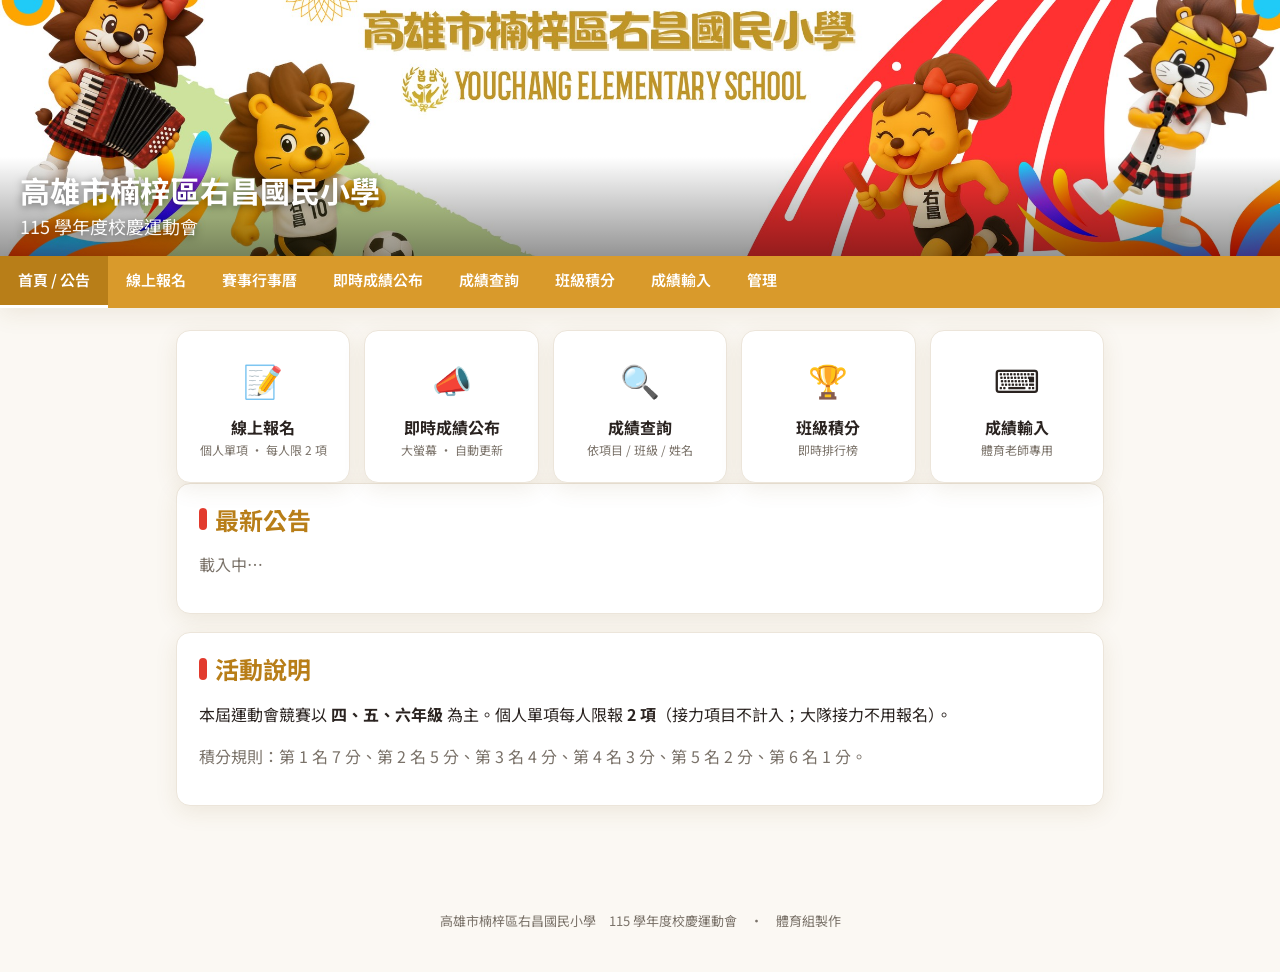
==== index.html @ 596e6771 "即時成績頁自動顯示最近公布的項目；首頁班級積分各年級取前五名 Co-Authored-By: Claude Sonnet 5.5 <noreply@anthropic.com>" ====
<!DOCTYPE html>
<html lang="zh-Hant">
<head>
  <meta charset="UTF-8">
  <meta name="viewport" content="width=device-width, initial-scale=1">
  <title>右昌國小運動會</title>
  <link rel="icon" href="assets/banner-small.jpg">
  <link rel="preconnect" href="https://fonts.googleapis.com">
  <link href="https://fonts.googleapis.com/css2?family=Noto+Sans+TC:wght@400;600;700;800&display=swap" rel="stylesheet">
  <link rel="stylesheet" href="css/style.css?v=20261022d">
  <style>
    /* 首頁即時成績 */
    .live-head { display: flex; align-items: baseline; justify-content: space-between; gap: 10px; flex-wrap: wrap; margin-bottom: 8px; }
    .live-head h2 { margin: 0; }
    .live-dot { width: 9px; height: 9px; border-radius: 50%; background: var(--green); display: inline-block; margin-right: 5px; animation: liveblink 1.4s infinite; }
    @keyframes liveblink { 50% { opacity: .25; } }
    .live-grid { display: grid; grid-template-columns: 2fr 1fr; gap: 16px; }
    .live-events { display: grid; grid-template-columns: repeat(auto-fill, minmax(230px, 1fr)); gap: 10px; align-content: start; }
    .live-ev { border: 1px solid var(--line); border-radius: 12px; padding: 10px 12px; background: #fff; box-shadow: 0 2px 8px rgba(120,90,30,.06); border-top: 4px solid var(--tc); }
    .live-ev .t { font-weight: 800; display: flex; justify-content: space-between; gap: 6px; align-items: baseline; flex-wrap: wrap; }
    .live-ev .t small { font-weight: 400; color: var(--muted); font-size: 12px; }
    .live-ev .g { font-size: 12px; color: var(--muted); margin-bottom: 4px; }
    .live-ev ol { list-style: none; margin: 0; padding: 0; }
    .live-ev li { display: flex; gap: 8px; align-items: baseline; padding: 3px 0; border-top: 1px dashed var(--line); font-size: 14px; }
    .live-ev li:first-child { border-top: none; }
    .live-ev .m { flex: 0 0 22px; text-align: center; }
    .live-ev .n { flex: 1; min-width: 0; }
    .live-ev .n b { font-weight: 700; }
    .live-ev .r { font-size: 13px; color: #5d564f; white-space: nowrap; }
    .live-rank { border: 1px solid var(--line); border-radius: 12px; padding: 10px 12px; background: #fffaf0; align-self: start; }
    .live-rank .t { font-weight: 800; margin-bottom: 4px; }
    .live-rank li { display: flex; gap: 8px; padding: 3px 0; border-top: 1px dashed var(--line); font-size: 14px; }
    .live-rank li:first-of-type { border-top: none; }
    .live-rank ol { list-style: none; margin: 0; padding: 0; }
    .live-rank .m { flex: 0 0 24px; text-align: center; }
    .live-rank + .live-rank { margin-top: 10px; }
    #liveRk { align-self: start; }
    .live-rank .c { flex: 1; }
    .live-rank .p { font-weight: 800; color: var(--gold-d); }
    .live-foot { display: flex; gap: 16px; flex-wrap: wrap; margin-top: 10px; font-size: 14px; }
    @media (max-width: 760px) { .live-grid { grid-template-columns: 1fr; } }
  </style>
</head>
<body data-page="home">
  <main>
    <div id="nextBox"></div>
    <section class="card" id="liveCard" style="display:none">
      <div class="live-head"><h2>📣 即時成績</h2><span class="muted" style="font-size:13px"><i class="live-dot"></i><span id="liveSub"></span></span></div>
      <div class="live-grid"><div class="live-events" id="liveEv"></div><div id="liveRk"></div></div>
      <div class="live-foot"><a href="board.html">看完整成績公布 →</a><a href="ranking.html">班級積分排行 →</a><a href="query.html">查詢個人成績 →</a></div>
    </section>

    <section class="tiles">
      <a class="tile" href="register.html"><div class="ico">📝</div><div class="t">線上報名</div><div class="d">個人單項 · 每人限 2 項</div></a>
      <a class="tile" href="board.html"><div class="ico">📣</div><div class="t">即時成績公布</div><div class="d">大螢幕 · 自動更新</div></a>
      <a class="tile" href="query.html"><div class="ico">🔍</div><div class="t">成績查詢</div><div class="d">依項目 / 班級 / 姓名</div></a>
      <a class="tile" href="ranking.html"><div class="ico">🏆</div><div class="t">班級積分</div><div class="d">即時排行榜</div></a>
      <a class="tile" href="score.html"><div class="ico">⌨️</div><div class="t">成績輸入</div><div class="d">體育老師專用</div></a>
    </section>

    <section class="card">
      <h2>最新公告</h2>
      <div id="ann"><p class="muted">載入中…</p></div>
    </section>

    <section class="card">
      <h2>活動說明</h2>
      <p>本屆運動會競賽以 <b>四、五、六年級</b> 為主。個人單項每人限報 <b>2 項</b>（接力項目不計入；大隊接力不用報名）。</p>
      <p class="muted">積分規則：第 1 名 7 分、第 2 名 5 分、第 3 名 4 分、第 4 名 3 分、第 5 名 2 分、第 6 名 1 分。</p>
    </section>
  </main>

  <script src="js/config.js?v=20261022d"></script>
  <script src="js/api.js?v=20261022d"></script>
  <script src="js/layout.js?v=20261022d"></script>
  <script src="js/sched.js?v=20261022d"></script>
  <script>
    // 即時成績：最近公布的項目（前三名）＋班級積分前五名；每 30 秒自動更新（分頁在背景時暫停）
    const LIVE_N = 6, MEDAL = ["🥇", "🥈", "🥉"];
    function liveTime(t) {
      const d = new Date(t), m = Math.round((Date.now() - d) / 60000);
      if (isNaN(d)) return "";
      if (m < 1) return "剛剛";
      if (m < 60) return m + " 分鐘前";
      return (d.getMonth() + 1) + "/" + d.getDate() + " " + String(d.getHours()).padStart(2, "0") + ":" + String(d.getMinutes()).padStart(2, "0");
    }
    async function loadLive() {
      try {
        const [evD, qD, rkD] = await Promise.all([apiGet("events"), apiGet("query"), apiGet("ranking")]);
        const results = qD.results || [];
        if (!results.length) { el("liveCard").style.display = "none"; return; }
        const evs = evD.events.filter(e => !isNoRegEvent(e)), idx = {};
        evD.events.forEach((e, i) => { idx[e["代碼"]] = { e, i }; });
        const by = {};
        results.forEach(r => (by[r["項目代碼"]] || (by[r["項目代碼"]] = [])).push(r));
        const items = Object.keys(by).map(code => ({ code, rows: by[code], t: Math.max(...by[code].map(r => new Date(r["時間"]).getTime() || 0)), i: idx[code] ? idx[code].i : 999, e: idx[code] ? idx[code].e : null }))
          .sort((a, b) => b.t - a.t || a.i - b.i);
        el("liveSub").textContent = "已公布 " + items.length + " / " + evs.length + " 個項目　更新於 " + liveTime(Date.now()).replace("剛剛", new Date().toTimeString().slice(0, 5));
        el("liveEv").innerHTML = items.slice(0, LIVE_N).map(it => {
          const e = it.e || {}, tc = schedTypeOf(e["名稱"] || it.rows[0]["項目名稱"]);
          const top = it.rows.filter(r => Number(r["名次"]) <= 3).sort((a, b) => a["名次"] - b["名次"]);
          return `<div class="live-ev t-${tc}"><div class="t"><span>${SCHED_TYPES[tc].ico} ${esc(e["名稱"] || it.rows[0]["項目名稱"])}</span><small>${esc(liveTime(it.t))}</small></div>
            <div class="g">${esc(e["組別"] || it.rows[0]["組別"] || "")} ${esc(e["性別"] || "")}</div><ol>${top.map(r =>
              `<li><span class="m">${MEDAL[Number(r["名次"]) - 1] || r["名次"]}</span><span class="n"><b>${esc(r["班級"])}</b> ${esc(r["姓名"] || "")}</span><span class="r">${esc(r["紀錄"] === "" || r["紀錄"] == null ? "" : r["紀錄"])}</span></li>`).join("")}</ol></div>`;
        }).join("");
        // 班級積分依年級分開排名（同分並列）；各年級前五名
        const rkAll = rkD.ranking || [];
        const rkHtml = ["6年級", "5年級", "4年級"].map(g => {
          const list = rkAll.filter(r => r["年級"] === g).sort((a, b) => Number(b["總分"]) - Number(a["總分"])).slice(0, 5);
          let prev = null, rank = 0;
          list.forEach((r, i) => { if (Number(r["總分"]) !== prev) { rank = i + 1; prev = Number(r["總分"]); } r._rk = rank; });
          return list.length ? `<div class="live-rank"><div class="t">🏆 ${esc(g)}班級積分</div><ol>${list.map(r =>
            `<li><span class="m">${MEDAL[r._rk - 1] || r._rk}</span><span class="c">${esc(r["班級"])}</span><span class="p">${esc(r["總分"])} 分</span></li>`).join("")}</ol></div>` : "";
        }).join("");
        el("liveRk").innerHTML = rkHtml;
        el("liveCard").style.display = "block";
      } catch (e) { /* 讀不到就維持上次畫面，不影響首頁其他內容 */ }
    }
    loadLive();
    setInterval(function () { if (!document.hidden) loadLive(); }, 30000);

    // 下一場比賽倒數（資料＝賽事行事曆）；讀不到就不顯示，不影響公告
    (async function () {
      try { el("nextBox").innerHTML = nextCardHtml(prepSchedule((await apiGet("schedule")).schedule), { link: "schedule.html" }); } catch (e) {}
    })();
    (async function () {
      const box = el("ann");
      try {
        const data = await apiGet("announcements");
        if (!data.announcements.length) { box.innerHTML = '<p class="muted">目前尚無公告。</p>'; return; }
        box.innerHTML = data.announcements.map(function (a) {
          const pin = String(a["置頂"]) === "是" ? '<span class="pin">📌 置頂</span>' : "";
          let files = []; try { const j = JSON.parse(a["附件"] || "[]"); if (Array.isArray(j)) files = j; } catch (e) {}
          const attach = files.length ? '<div style="margin-top:6px">' + files.map(f =>
            `<a href="${esc(f.url)}" target="_blank" rel="noopener" style="margin-right:12px">📎 ${esc(f.name)}</a>`).join("") + '</div>' : "";
          return `<div class="ann"><div class="date">${fmtDate(a["日期"])}</div>
                  <div class="title">${esc(a["標題"])}${pin}</div>
                  <div style="white-space:pre-line">${linkify(a["內容"])}</div>${attach}</div>`;
        }).join("");
      } catch (e) {
        box.innerHTML = '<p class="muted">' + esc(e.message) + '</p>';
      }
    })();
    function esc(s){return String(s==null?"":s).replace(/[&<>"']/g,c=>({'&':'&amp;','<':'&lt;','>':'&gt;','"':'&quot;',"'":'&#39;'}[c]));}
    function fmtDate(d){ if(!d) return ""; try{return new Date(d).toLocaleDateString("zh-TW");}catch(e){return String(d);} }
  </script>
</body>
</html>
---- css/style.css ----
/* =====================================================================
 * style.css — 右昌國小運動會系統樣式
 * 配色取自校徽 / 橫幅：金橙、跑道紅、草地綠
 * ===================================================================== */
:root {
  --gold: #d99a2b;
  --gold-d: #b87e18;
  --red: #e23b2e;
  --green: #7cb342;
  --ink: #2a2320;
  --muted: #7a7269;
  --line: #ece5da;
  --bg: #fbf8f3;
  --card: #ffffff;
  --shadow: 0 6px 22px rgba(120, 90, 30, .10);
  --radius: 14px;
}

* { box-sizing: border-box; }
html { -webkit-text-size-adjust: 100%; }
body {
  margin: 0;
  font-family: "Noto Sans TC", "Microsoft JhengHei", "PingFang TC", system-ui, sans-serif;
  color: var(--ink);
  background: var(--bg);
  line-height: 1.65;
}
a { color: var(--gold-d); }
h1, h2, h3 { line-height: 1.3; }

/* ---------- 頁首 / 橫幅 ---------- */
.site-header { background: #fff; box-shadow: var(--shadow); }
.banner {
  position: relative;
  width: 100%;
  aspect-ratio: 2400 / 480;             /* 專用網頁橫幅比例 5:1，滿版且完整顯示不裁切 */
  background: #fff url("../assets/banner.jpg") center/cover no-repeat;
  overflow: hidden;
}
.banner-video {
  position: absolute; inset: 0;
  width: 100%; height: 100%;
  object-fit: cover;
}
.banner-text {
  position: absolute; left: 0; right: 0; bottom: 0;
  padding: 14px 20px;
  background: linear-gradient(to top, rgba(0,0,0,.42), rgba(0,0,0,0));
  color: #fff;
}
.banner-text h1 { margin: 0; font-size: clamp(18px, 3.4vw, 30px); text-shadow: 0 2px 8px rgba(0,0,0,.5); }
.banner-text p { margin: 2px 0 0; font-size: clamp(13px, 2.2vw, 18px); opacity: .95; text-shadow: 0 2px 8px rgba(0,0,0,.5); }

/* ---------- 導覽 ---------- */
.site-nav { display: flex; align-items: center; background: var(--gold); }
.nav-toggle { display: none; background: none; border: 0; color: #fff; font-size: 24px; padding: 10px 16px; cursor: pointer; }
.nav-links { display: flex; flex-wrap: wrap; }
.nav-links a {
  color: #fff; text-decoration: none; padding: 12px 18px; font-weight: 600; font-size: 15px;
  border-bottom: 3px solid transparent;
}
.nav-links a:hover { background: var(--gold-d); }
.nav-links a.active { background: var(--gold-d); border-bottom-color: #fff; }

/* ---------- 主要區塊 ---------- */
main { max-width: 960px; margin: 0 auto; padding: 22px 16px 60px; }
.card {
  background: var(--card); border: 1px solid var(--line); border-radius: var(--radius);
  padding: 20px 22px; box-shadow: var(--shadow); margin-bottom: 18px;
}
.card h2 { margin: 0 0 12px; color: var(--gold-d); display: flex; align-items: center; gap: 8px; }
.card h2::before { content: ""; width: 8px; height: 22px; background: var(--red); border-radius: 4px; }
.muted { color: var(--muted); }
.grid2 { display: grid; grid-template-columns: 1fr 1fr; gap: 12px; }
.row { display: flex; flex-wrap: wrap; gap: 10px; align-items: end; }

/* ---------- 表單 ---------- */
label { display: block; font-weight: 600; font-size: 14px; margin: 10px 0 5px; }
input, select, textarea {
  width: 100%; padding: 10px 12px; border: 1px solid var(--line); border-radius: 10px;
  font-size: 15px; font-family: inherit; background: #fff; color: var(--ink);
}
input:focus, select:focus { outline: none; border-color: var(--gold); box-shadow: 0 0 0 3px rgba(217,154,43,.18); }
.btn {
  display: inline-flex; align-items: center; justify-content: center; gap: 6px;
  background: var(--gold); color: #fff; border: 0; border-radius: 10px;
  padding: 11px 20px; font-size: 15px; font-weight: 700; cursor: pointer;
}
.btn:hover { background: var(--gold-d); }
.btn:disabled { opacity: .6; cursor: default; }
.btn.red { background: var(--red); }
.btn.red:hover { filter: brightness(.92); }
.btn.ghost { background: #fff; color: var(--gold-d); border: 1.5px solid var(--gold); }

/* ---------- 項目勾選卡 ---------- */
.events-grid { display: grid; grid-template-columns: repeat(auto-fill, minmax(200px, 1fr)); gap: 10px; margin-top: 8px; }
.ev {
  display: flex; align-items: center; gap: 10px; border: 1.5px solid var(--line);
  border-radius: 12px; padding: 10px 12px; cursor: pointer; background: #fff; transition: .15s;
}
.ev:hover { border-color: var(--gold); }
.ev input { width: auto; }
.ev.checked { border-color: var(--gold); background: #fff8ec; }
.ev .name { font-weight: 600; }
.ev .meta { font-size: 12px; color: var(--muted); }
.badge { display: inline-block; font-size: 11px; padding: 1px 8px; border-radius: 999px; background: #eef3e6; color: #557a2a; margin-left: 6px; }
.badge.no { background: #fdecea; color: #b53228; }
.counter { font-weight: 700; }
.counter.over { color: var(--red); }

/* ---------- 表格 ---------- */
.table-wrap { overflow-x: auto; }
table { width: 100%; border-collapse: collapse; font-size: 14px; }
th, td { padding: 9px 10px; border-bottom: 1px solid var(--line); text-align: left; white-space: nowrap; }
th { background: #faf3e6; color: var(--gold-d); position: sticky; top: 0; }
tbody tr:hover { background: #fffdf7; }
.rank1 { color: var(--red); font-weight: 800; }
.rank2 { color: #c88a00; font-weight: 700; }
.rank3 { color: var(--green); font-weight: 700; }

/* ---------- 公告 ---------- */
.ann { border-left: 4px solid var(--gold); padding: 8px 14px; margin-bottom: 12px; background: #fff; }
.ann .date { font-size: 12px; color: var(--muted); }
.ann .title { font-weight: 700; }
.pin { color: var(--red); font-size: 12px; margin-left: 6px; }

/* ---------- 提示 / 警告 ---------- */
.api-warning {
  background: #fff4e0; border: 1px solid #f0c874; color: #8a5a10;
  border-radius: 12px; padding: 12px 16px; margin-bottom: 16px; font-size: 14px;
}
.api-warning code { background: #fbe6c0; padding: 1px 6px; border-radius: 5px; }
.notice { background:#eef3e6; border:1px solid #cfe0b6; color:#4d6a26; padding:10px 14px; border-radius:10px; margin:10px 0; }
.error  { background:#fdecea; border:1px solid #f2b8b2; color:#b53228; padding:10px 14px; border-radius:10px; margin:10px 0; }

/* ---------- Toast ---------- */
#toast {
  position: fixed; left: 50%; bottom: 26px; transform: translate(-50%, 30px);
  background: #2a2320; color: #fff; padding: 12px 20px; border-radius: 12px;
  box-shadow: 0 10px 30px rgba(0,0,0,.25); opacity: 0; pointer-events: none;
  transition: .3s; max-width: 90vw; font-size: 14px; z-index: 999;
}
#toast.show { opacity: 1; transform: translate(-50%, 0); }
#toast.ok { background: #3d7a24; }
#toast.err { background: var(--red); }

/* ---------- 頁尾 ---------- */
.site-footer { text-align: center; color: var(--muted); font-size: 13px; padding: 26px 16px 40px; }

.tiles { display: grid; grid-template-columns: repeat(auto-fit, minmax(150px,1fr)); gap: 14px; }
.tile {
  display: block; text-decoration: none; color: var(--ink); text-align: center;
  background: #fff; border: 1px solid var(--line); border-radius: var(--radius);
  padding: 22px 14px; box-shadow: var(--shadow); transition: .15s;
}
.tile:hover { transform: translateY(-3px); border-color: var(--gold); }
.tile .ico { font-size: 32px; }
.tile .t { font-weight: 700; margin-top: 8px; }
.tile .d { font-size: 12px; color: var(--muted); }

/* ---------- 手機 ---------- */
@media (max-width: 620px) {
  .grid2 { grid-template-columns: 1fr; }
  .nav-toggle { display: block; }
  .nav-links { display: none; width: 100%; flex-direction: column; }
  .nav-links.open { display: flex; }
  .nav-links a { border-bottom: 1px solid rgba(255,255,255,.25); }
}

/* ---- 賽程：項目類型配色、下一場比賽倒數卡（首頁／賽事行事曆／秩序冊共用，見 js/sched.js） ---- */
/* 項目類型配色 */
.t-run   { --tc: #e23b2e; --tb: #fdecea; }
.t-jump  { --tc: #4f8a1f; --tb: #eef5e4; }
.t-throw { --tc: #2f74c0; --tb: #e8f1fb; }
.t-relay { --tc: #c47f0e; --tb: #fdf3df; }
.t-team  { --tc: #8a4fc8; --tb: #f3ecfb; }
.t-other { --tc: #6f6760; --tb: #f2efea; }

/* 下一場 */
.next-card { position: relative; overflow: hidden; border-radius: var(--radius); padding: 20px 22px; margin-bottom: 18px;
  color: #fff; background: linear-gradient(120deg, #d99a2b 0%, #e8792a 55%, #e23b2e 100%); box-shadow: var(--shadow); }
.next-card::after { content: "🏁"; position: absolute; right: -6px; bottom: -18px; font-size: 110px; opacity: .14; }
.next-card .lbl { font-size: 13px; letter-spacing: .1em; opacity: .9; }
.next-card .row1 { display: flex; align-items: baseline; gap: 14px; flex-wrap: wrap; margin-top: 4px; }
.next-card .days { font-size: 46px; font-weight: 800; line-height: 1; }
.next-card .days small { font-size: 16px; font-weight: 700; margin-left: 4px; }
.next-card .nx-ev { font-size: 22px; font-weight: 800; }
.next-card .meta { margin-top: 8px; display: flex; gap: 6px 16px; flex-wrap: wrap; font-size: 14px; opacity: .95; }
.next-card .nx-link { position: relative; z-index: 1; display: inline-block; margin-top: 10px; color: #fff; font-weight: 700; font-size: 14px; text-decoration: none; background: rgba(255,255,255,.2); border-radius: 999px; padding: 3px 12px; }
.next-card .nx-link:hover { background: rgba(255,255,255,.3); }
@media (max-width: 640px) { .next-card .days { font-size: 38px; } .next-card .nx-ev { font-size: 19px; } }
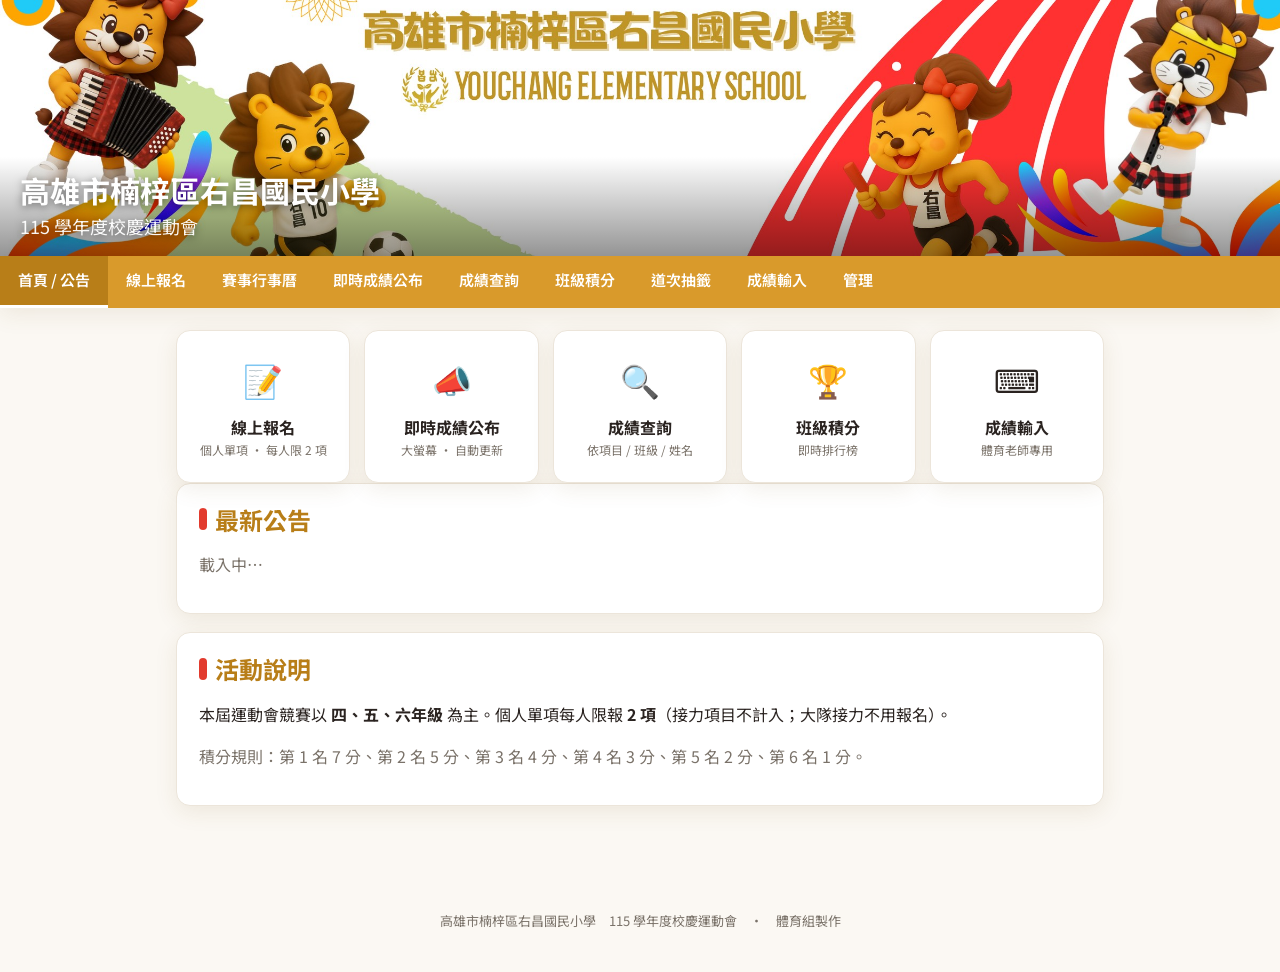
==== commit 11030889: "新增線上道次抽籤（1年級）；1、2年級不計班級積分；1年級11班 Co-Authored-By: Claude Sonnet 5.5 <noreply@anthropic.com>" ====
--- a/index.html
+++ b/index.html
@@ -7,7 +7,7 @@
   <link rel="icon" href="assets/banner-small.jpg">
   <link rel="preconnect" href="https://fonts.googleapis.com">
   <link href="https://fonts.googleapis.com/css2?family=Noto+Sans+TC:wght@400;600;700;800&display=swap" rel="stylesheet">
-  <link rel="stylesheet" href="css/style.css?v=20261022d">
+  <link rel="stylesheet" href="css/style.css?v=20261109c">
   <style>
     /* 首頁即時成績 */
     .live-head { display: flex; align-items: baseline; justify-content: space-between; gap: 10px; flex-wrap: wrap; margin-bottom: 8px; }
@@ -21,6 +21,10 @@
     .live-ev .t small { font-weight: 400; color: var(--muted); font-size: 12px; }
     .live-ev .g { font-size: 12px; color: var(--muted); margin-bottom: 4px; }
     .live-ev ol { list-style: none; margin: 0; padding: 0; }
+    .live-ev.pre { background: #f6f9ff; }
+    .live-pre-tag { display: inline-block; font-size: 12px; font-weight: 700; color: #2b5fb4; background: #e3edff; border-radius: 999px; padding: 1px 8px; margin-left: 4px; }
+    .live-chips { display: flex; flex-wrap: wrap; gap: 4px 6px; margin-top: 4px; }
+    .live-chips span { font-size: 13px; background: #fff; border: 1px solid var(--line); border-radius: 8px; padding: 2px 7px; }
     .live-ev li { display: flex; gap: 8px; align-items: baseline; padding: 3px 0; border-top: 1px dashed var(--line); font-size: 14px; }
     .live-ev li:first-child { border-top: none; }
     .live-ev .m { flex: 0 0 22px; text-align: center; }
@@ -70,10 +74,10 @@
     </section>
   </main>
 
-  <script src="js/config.js?v=20261022d"></script>
-  <script src="js/api.js?v=20261022d"></script>
-  <script src="js/layout.js?v=20261022d"></script>
-  <script src="js/sched.js?v=20261022d"></script>
+  <script src="js/config.js?v=20261109c"></script>
+  <script src="js/api.js?v=20261109c"></script>
+  <script src="js/layout.js?v=20261109c"></script>
+  <script src="js/sched.js?v=20261109c"></script>
   <script>
     // 即時成績：最近公布的項目（前三名）＋班級積分前五名；每 30 秒自動更新（分頁在背景時暫停）
     const LIVE_N = 6, MEDAL = ["🥇", "🥈", "🥉"];
@@ -86,19 +90,31 @@
     }
     async function loadLive() {
       try {
-        const [evD, qD, rkD] = await Promise.all([apiGet("events"), apiGet("query"), apiGet("ranking")]);
-        const results = qD.results || [];
-        if (!results.length) { el("liveCard").style.display = "none"; return; }
+        const [evD, qD, rkD, pD] = await Promise.all([apiGet("events"), apiGet("query"), apiGet("ranking"), apiGet("prelim").catch(() => ({ rows: [] }))]);
+        const results = qD.results || [], quals = pD.rows || [];
+        if (!results.length && !quals.length) { el("liveCard").style.display = "none"; return; }
         const evs = evD.events.filter(e => !isNoRegEvent(e)), idx = {};
         evD.events.forEach((e, i) => { idx[e["代碼"]] = { e, i }; });
         const by = {};
         results.forEach(r => (by[r["項目代碼"]] || (by[r["項目代碼"]] = [])).push(r));
         const items = Object.keys(by).map(code => ({ code, rows: by[code], t: Math.max(...by[code].map(r => new Date(r["時間"]).getTime() || 0)), i: idx[code] ? idx[code].i : 999, e: idx[code] ? idx[code].e : null }))
-          .sort((a, b) => b.t - a.t || a.i - b.i);
-        el("liveSub").textContent = "已公布 " + items.length + " / " + evs.length + " 個項目　更新於 " + liveTime(Date.now()).replace("剛剛", new Date().toTimeString().slice(0, 5));
+          ;
+        // 預賽已完成、決賽還沒公布的項目：只顯示晉級決賽名單（不公布預賽成績）
+        const qby = {};
+        quals.forEach(r => (qby[r["項目代碼"]] || (qby[r["項目代碼"]] = [])).push(r));
+        const nFinal = items.length;
+        Object.keys(qby).filter(code => !by[code]).forEach(code => items.push({ code, pre: true, rows: qby[code], t: Math.max(...qby[code].map(r => new Date(r["時間"]).getTime() || 0)), i: idx[code] ? idx[code].i : 999, e: idx[code] ? idx[code].e : null }));
+        items.sort((a, b) => b.t - a.t || a.i - b.i);
+        el("liveSub").textContent = "已公布 " + nFinal + " / " + evs.length + " 個項目" + (items.length > nFinal ? "（另有 " + (items.length - nFinal) + " 項預賽完成）" : "") + "　更新於 " + liveTime(Date.now()).replace("剛剛", new Date().toTimeString().slice(0, 5));
         el("liveEv").innerHTML = items.slice(0, LIVE_N).map(it => {
           const e = it.e || {}, tc = schedTypeOf(e["名稱"] || it.rows[0]["項目名稱"]);
-          const top = it.rows.filter(r => Number(r["名次"]) <= 3).sort((a, b) => a["名次"] - b["名次"]);
+          if (it.pre) {
+            const q = it.rows.slice().sort((a, b) => normalizeClassName(a["班級"]).localeCompare(normalizeClassName(b["班級"]), "zh", { numeric: true }));
+            return `<div class="live-ev pre t-${tc}"><div class="t"><span>${SCHED_TYPES[tc].ico} ${esc(e["名稱"] || it.rows[0]["項目名稱"])}<span class="live-pre-tag">預賽完成</span></span><small>${esc(liveTime(it.t))}</small></div>
+              <div class="g">${esc(e["組別"] || it.rows[0]["組別"] || "")} ${esc(e["性別"] || "")}　晉級決賽 ${q.length} 人</div>
+              <div class="live-chips">${q.map(r => `<span>${esc(r["班級"])} ${esc(r["姓名"] || "")}</span>`).join("")}</div></div>`;
+          }
+          const top = it.rows.filter(r => Number(r["名次"]) >= 1 && Number(r["名次"]) <= 3).sort((a, b) => a["名次"] - b["名次"]);
           return `<div class="live-ev t-${tc}"><div class="t"><span>${SCHED_TYPES[tc].ico} ${esc(e["名稱"] || it.rows[0]["項目名稱"])}</span><small>${esc(liveTime(it.t))}</small></div>
             <div class="g">${esc(e["組別"] || it.rows[0]["組別"] || "")} ${esc(e["性別"] || "")}</div><ol>${top.map(r =>
               `<li><span class="m">${MEDAL[Number(r["名次"]) - 1] || r["名次"]}</span><span class="n"><b>${esc(r["班級"])}</b> ${esc(r["姓名"] || "")}</span><span class="r">${esc(r["紀錄"] === "" || r["紀錄"] == null ? "" : r["紀錄"])}</span></li>`).join("")}</ol></div>`;
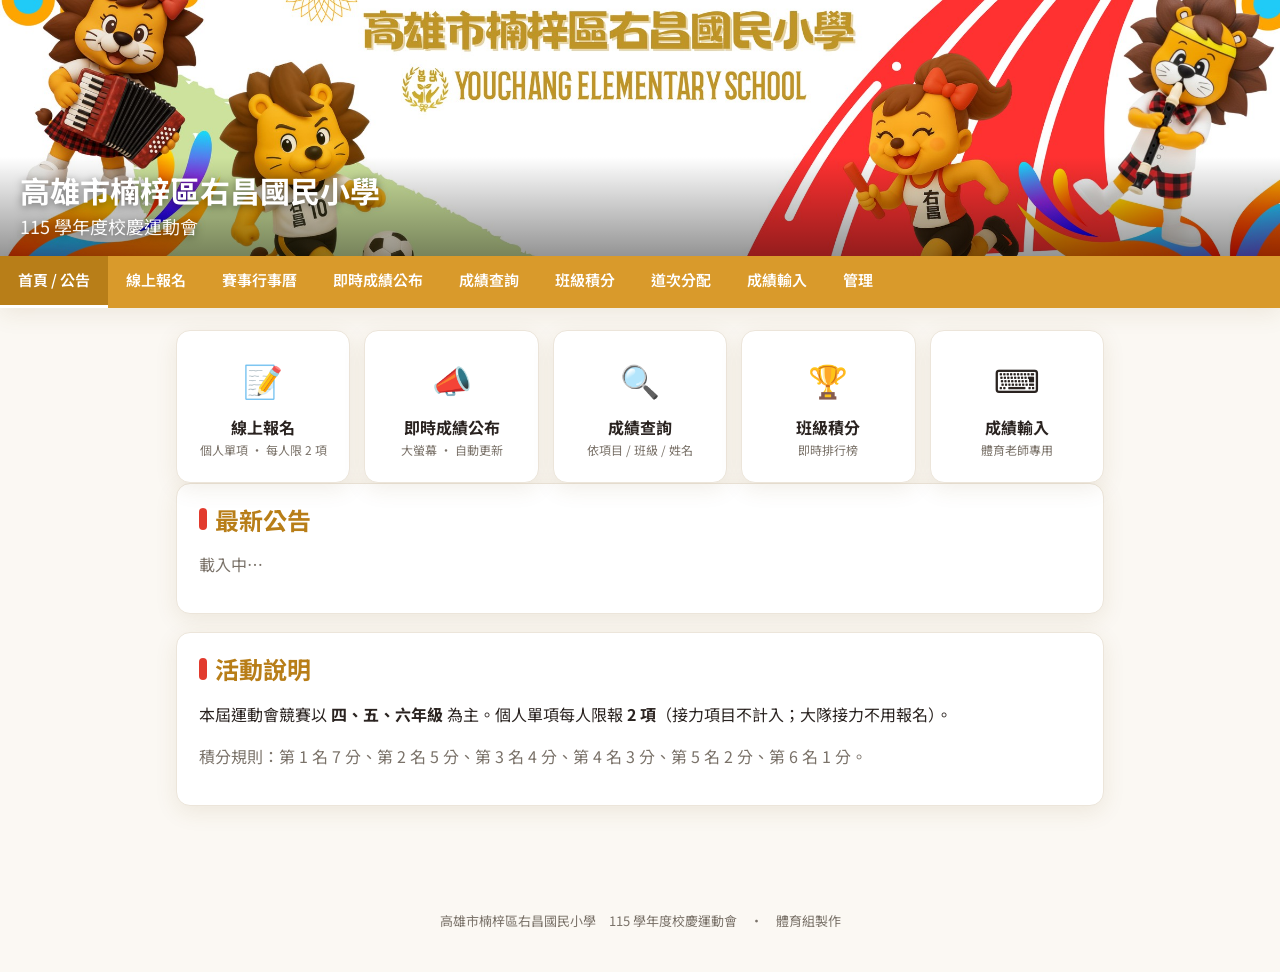
==== commit 65e39c56: "道次抽籤頁改為全年級「道次分配表」：1～6 年級分配表（1 年級即時抽籤結果）、找我的班級、列印；道次資料移到 config.js 與秩序冊共用；賽事行事曆接力與短跑項目加連結 Co-Authored" ====
--- a/index.html
+++ b/index.html
@@ -7,7 +7,7 @@
   <link rel="icon" href="assets/banner-small.jpg">
   <link rel="preconnect" href="https://fonts.googleapis.com">
   <link href="https://fonts.googleapis.com/css2?family=Noto+Sans+TC:wght@400;600;700;800&display=swap" rel="stylesheet">
-  <link rel="stylesheet" href="css/style.css?v=20261109c">
+  <link rel="stylesheet" href="css/style.css?v=20261113a">
   <style>
     /* 首頁即時成績 */
     .live-head { display: flex; align-items: baseline; justify-content: space-between; gap: 10px; flex-wrap: wrap; margin-bottom: 8px; }
@@ -74,10 +74,10 @@
     </section>
   </main>
 
-  <script src="js/config.js?v=20261109c"></script>
-  <script src="js/api.js?v=20261109c"></script>
-  <script src="js/layout.js?v=20261109c"></script>
-  <script src="js/sched.js?v=20261109c"></script>
+  <script src="js/config.js?v=20261113a"></script>
+  <script src="js/api.js?v=20261113a"></script>
+  <script src="js/layout.js?v=20261113a"></script>
+  <script src="js/sched.js?v=20261113a"></script>
   <script>
     // 即時成績：最近公布的項目（前三名）＋班級積分前五名；每 30 秒自動更新（分頁在背景時暫停）
     const LIVE_N = 6, MEDAL = ["🥇", "🥈", "🥉"];
@@ -144,7 +144,7 @@
       try {
         const data = await apiGet("announcements");
         if (!data.announcements.length) { box.innerHTML = '<p class="muted">目前尚無公告。</p>'; return; }
-        box.innerHTML = data.announcements.map(function (a) {
+        box.innerHTML = sortAnnouncements(data.announcements).map(function (a) {
           const pin = String(a["置頂"]) === "是" ? '<span class="pin">📌 置頂</span>' : "";
           let files = []; try { const j = JSON.parse(a["附件"] || "[]"); if (Array.isArray(j)) files = j; } catch (e) {}
           const attach = files.length ? '<div style="margin-top:6px">' + files.map(f =>
